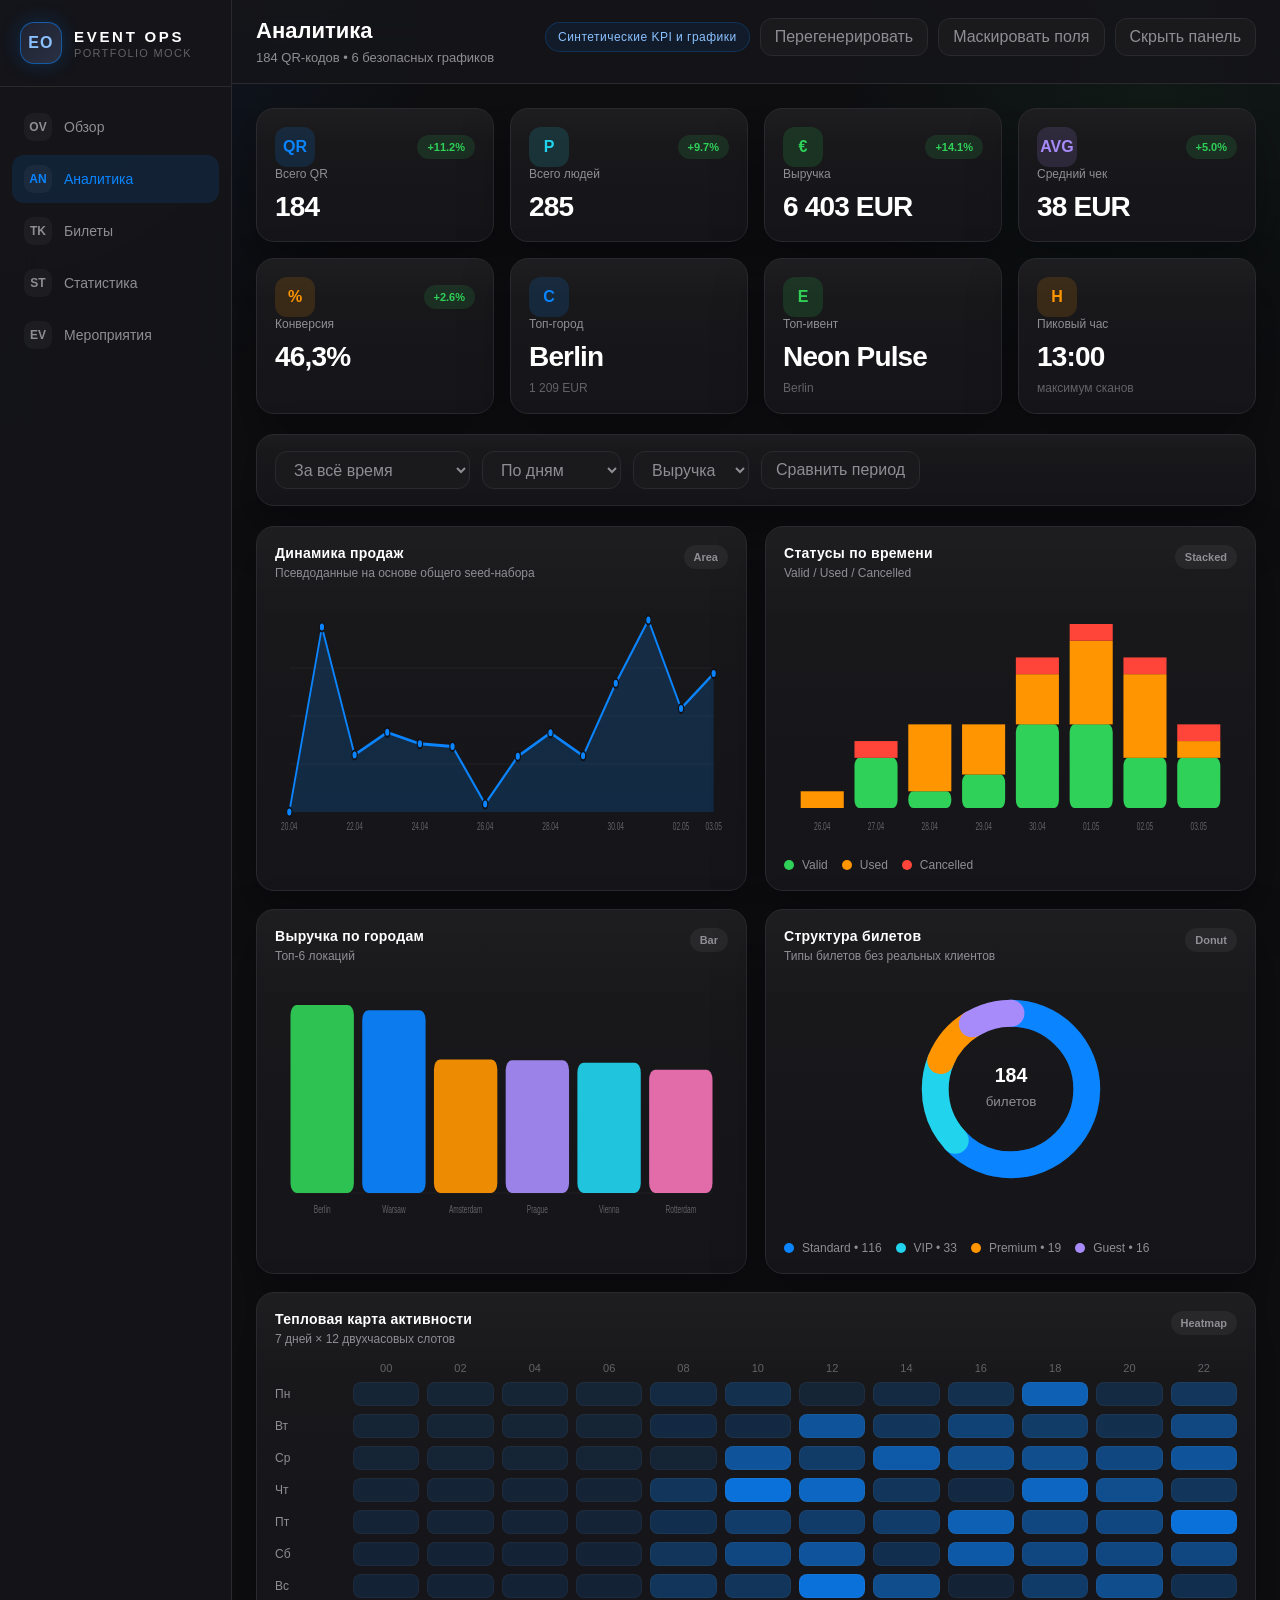
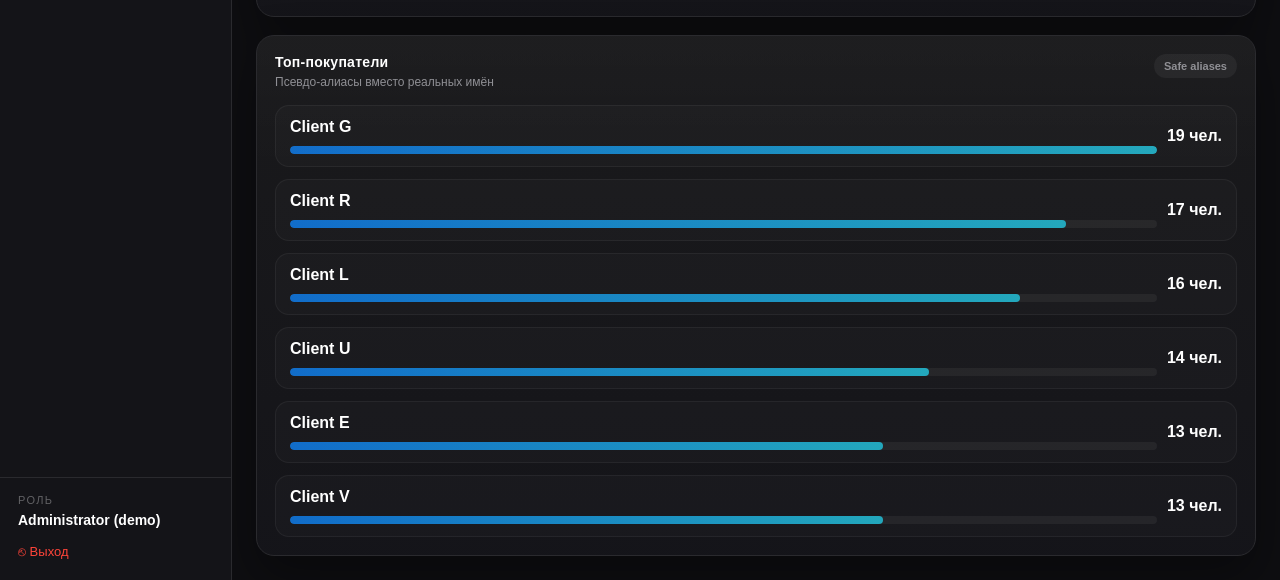
==== analytics.html @ ee18e4c7 "portfolio" ====
<!doctype html>
<html lang="ru">
<head>
  <meta charset="utf-8">
  <meta name="viewport" content="width=device-width, initial-scale=1">
  <meta name="robots" content="noindex,nofollow">
  <title>Portfolio Mock • Analytics</title>
  <link rel="stylesheet" href="./mock.css">
</head>
<body data-page="analytics">
  <div class="app-shell">
    <aside class="sidebar">
      <div class="sidebar-brand">
        <div class="brand-mark">EO</div>
        <div class="brand-copy">
          <div class="brand-title">EVENT OPS</div>
          <div class="brand-subtitle">Portfolio Mock</div>
        </div>
      </div>
      <nav class="nav-list">
        <a class="nav-item" href="./overview.html"><span class="nav-icon">OV</span>Обзор</a>
        <a class="nav-item active" href="./analytics.html"><span class="nav-icon">AN</span>Аналитика</a>
        <a class="nav-item" href="./tickets.html"><span class="nav-icon">TK</span>Билеты</a>
        <a class="nav-item" href="./analytics.html"><span class="nav-icon">ST</span>Статистика</a>
        <a class="nav-item" href="./tickets.html"><span class="nav-icon">EV</span>Мероприятия</a>
      </nav>
      <div class="sidebar-footer">
        <p class="role-label">Роль</p>
        <p class="role-value">Administrator (demo)</p>
        <span class="logout-link">⎋ Выход</span>
      </div>
    </aside>

    <div class="main-shell">
      <div class="mobile-bar">
        <div class="brand-mark">EO</div>
        <div class="brand-copy">
          <div class="brand-title">EVENT OPS</div>
          <div class="brand-subtitle">Mobile Mock</div>
        </div>
      </div>

      <header class="page-header">
        <div>
          <h1 class="page-title">Аналитика</h1>
          <p class="page-subtitle" id="page-subtitle"></p>
        </div>
        <div class="header-actions">
          <div class="helper-bar">
            <span class="helper-badge">Синтетические KPI и графики</span>
            <button class="action-button" id="reroll-data">Перегенерировать</button>
            <button class="action-button" id="toggle-mask">Маскировать поля</button>
            <button class="action-button" id="toggle-tools">Скрыть панель</button>
          </div>
        </div>
      </header>

      <main class="page-scroll">
        <div class="stack">
          <section class="kpi-grid eight" id="analytics-kpis"></section>

          <section class="card filter-strip">
            <select class="action-select" aria-label="Период">
              <option>За всё время</option>
              <option>Последние 30 дней</option>
              <option>Последние 14 дней</option>
            </select>
            <select class="action-select" aria-label="Группировка">
              <option>По дням</option>
              <option>По неделям</option>
              <option>По городам</option>
            </select>
            <select class="action-select" aria-label="Показатель">
              <option>Выручка</option>
              <option>QR-коды</option>
              <option>Люди</option>
            </select>
            <button class="action-button">Сравнить период</button>
          </section>

          <section class="chart-grid">
            <article class="chart-card">
              <div class="chart-head">
                <div>
                  <h3 class="chart-title">Динамика продаж</h3>
                  <p class="chart-subtitle">Псевдоданные на основе общего seed-набора</p>
                </div>
                <span class="mini-pill">Area</span>
              </div>
              <div class="chart-body" id="timeline-chart-body"></div>
            </article>

            <article class="chart-card">
              <div class="chart-head">
                <div>
                  <h3 class="chart-title">Статусы по времени</h3>
                  <p class="chart-subtitle">Valid / Used / Cancelled</p>
                </div>
                <span class="mini-pill">Stacked</span>
              </div>
              <div class="chart-body" id="status-chart-body"></div>
              <div class="chart-legend">
                <span class="legend-item"><span class="legend-dot" style="background:#30D158"></span>Valid</span>
                <span class="legend-item"><span class="legend-dot" style="background:#FF9500"></span>Used</span>
                <span class="legend-item"><span class="legend-dot" style="background:#FF453A"></span>Cancelled</span>
              </div>
            </article>

            <article class="chart-card">
              <div class="chart-head">
                <div>
                  <h3 class="chart-title">Выручка по городам</h3>
                  <p class="chart-subtitle">Топ-6 локаций</p>
                </div>
                <span class="mini-pill">Bar</span>
              </div>
              <div class="chart-body" id="cities-chart-body"></div>
            </article>

            <article class="chart-card">
              <div class="chart-head">
                <div>
                  <h3 class="chart-title">Структура билетов</h3>
                  <p class="chart-subtitle">Типы билетов без реальных клиентов</p>
                </div>
                <span class="mini-pill">Donut</span>
              </div>
              <div class="chart-body" id="donut-chart-body"></div>
              <div class="chart-legend" id="donut-legend"></div>
            </article>

            <article class="chart-card wide">
              <div class="chart-head">
                <div>
                  <h3 class="chart-title">Тепловая карта активности</h3>
                  <p class="chart-subtitle">7 дней × 12 двухчасовых слотов</p>
                </div>
                <span class="mini-pill">Heatmap</span>
              </div>
              <div class="heatmap" id="heatmap-body"></div>
            </article>

            <article class="chart-card wide">
              <div class="chart-head">
                <div>
                  <h3 class="chart-title">Топ-покупатели</h3>
                  <p class="chart-subtitle">Псевдо-алиасы вместо реальных имён</p>
                </div>
                <span class="mini-pill">Safe aliases</span>
              </div>
              <div class="buyers-list" id="buyers-list"></div>
            </article>
          </section>
        </div>
      </main>
    </div>
  </div>
  <script src="./mock.js"></script>
</body>
</html>
---- mock.css ----
:root {
  --bg-primary: #0e0e11;
  --bg-secondary: #15151a;
  --bg-tertiary: #1a1a1c;
  --bg-hover: #1f1f23;
  --border: #2a2a2e;
  --border-light: #38383a;
  --text-primary: #ffffff;
  --text-secondary: #8e8e93;
  --text-muted: #636366;
  --accent-blue: #0a84ff;
  --accent-green: #30d158;
  --accent-orange: #ff9500;
  --accent-red: #ff453a;
  --accent-purple: #a78bfa;
  --accent-cyan: #22d3ee;
  --shadow: 0 22px 50px rgba(0, 0, 0, 0.35);
}

* {
  box-sizing: border-box;
}

html,
body {
  margin: 0;
  min-height: 100%;
  background: var(--bg-primary);
  color: var(--text-primary);
  font-family: -apple-system, BlinkMacSystemFont, "Segoe UI", Roboto, sans-serif;
}

body {
  position: relative;
  overflow-x: hidden;
}

body::before {
  content: "";
  position: fixed;
  inset: 0;
  pointer-events: none;
  background:
    radial-gradient(circle at top left, rgba(10, 132, 255, 0.09), transparent 28%),
    radial-gradient(circle at 90% 10%, rgba(34, 197, 94, 0.06), transparent 22%),
    linear-gradient(180deg, rgba(255, 255, 255, 0.01), transparent 24%);
}

a {
  color: inherit;
  text-decoration: none;
}

button,
select {
  font: inherit;
}

button {
  cursor: pointer;
}

.app-shell {
  position: relative;
  display: flex;
  min-height: 100vh;
}

.sidebar {
  position: sticky;
  top: 0;
  display: flex;
  width: 232px;
  min-height: 100vh;
  flex-direction: column;
  border-right: 1px solid var(--border);
  background: rgba(21, 21, 26, 0.92);
  backdrop-filter: blur(18px);
}

.sidebar-brand {
  display: flex;
  align-items: center;
  gap: 12px;
  padding: 22px 20px;
  border-bottom: 1px solid var(--border);
}

.brand-mark {
  display: grid;
  height: 42px;
  width: 42px;
  place-items: center;
  border-radius: 14px;
  border: 1.5px solid rgba(10, 132, 255, 0.55);
  background: linear-gradient(135deg, #1f2230, #2a3144);
  box-shadow: 0 0 20px rgba(10, 132, 255, 0.22);
  color: #8bc1ff;
  font-weight: 800;
  letter-spacing: 0.08em;
}

.brand-copy {
  display: flex;
  flex-direction: column;
  gap: 2px;
}

.brand-title {
  font-size: 15px;
  font-weight: 800;
  letter-spacing: 0.18em;
}

.brand-subtitle {
  color: var(--text-muted);
  font-size: 11px;
  text-transform: uppercase;
  letter-spacing: 0.12em;
}

.nav-list {
  display: flex;
  flex: 1;
  flex-direction: column;
  gap: 4px;
  padding: 16px 12px;
}

.nav-item {
  display: flex;
  align-items: center;
  gap: 12px;
  padding: 10px 12px;
  border-radius: 12px;
  color: var(--text-secondary);
  font-size: 14px;
  font-weight: 500;
  transition: background-color 0.18s ease, color 0.18s ease, border-color 0.18s ease;
}

.nav-item:hover {
  background: var(--bg-hover);
  color: var(--text-primary);
}

.nav-item.active {
  background: rgba(10, 132, 255, 0.12);
  color: var(--accent-blue);
}

.nav-icon {
  display: grid;
  height: 28px;
  width: 28px;
  place-items: center;
  border-radius: 9px;
  background: rgba(255, 255, 255, 0.04);
  font-size: 12px;
  font-weight: 700;
}

.sidebar-footer {
  padding: 16px 18px 20px;
  border-top: 1px solid var(--border);
}

.role-label {
  margin: 0 0 6px;
  color: var(--text-muted);
  font-size: 11px;
  letter-spacing: 0.12em;
  text-transform: uppercase;
}

.role-value {
  margin: 0 0 14px;
  color: var(--text-primary);
  font-size: 14px;
  font-weight: 600;
}

.logout-link {
  display: inline-flex;
  align-items: center;
  gap: 8px;
  color: var(--accent-red);
  font-size: 13px;
}

.main-shell {
  display: flex;
  min-width: 0;
  flex: 1;
  flex-direction: column;
}

.mobile-bar {
  display: none;
}

.page-header {
  display: flex;
  align-items: flex-start;
  justify-content: space-between;
  gap: 20px;
  padding: 18px 24px;
  border-bottom: 1px solid var(--border);
  background: rgba(21, 21, 26, 0.88);
  backdrop-filter: blur(14px);
}

.page-title {
  margin: 0;
  font-size: 22px;
  font-weight: 700;
}

.page-subtitle {
  margin: 6px 0 0;
  color: var(--text-secondary);
  font-size: 13px;
}

.header-actions {
  display: flex;
  align-items: center;
  gap: 12px;
}

.action-button,
.action-select {
  display: inline-flex;
  align-items: center;
  gap: 8px;
  min-height: 38px;
  padding: 0 14px;
  border: 1px solid var(--border);
  border-radius: 12px;
  background: var(--bg-tertiary);
  color: var(--text-secondary);
  transition: border-color 0.18s ease, color 0.18s ease, background-color 0.18s ease;
}

.action-button:hover,
.action-select:hover {
  border-color: var(--border-light);
  color: var(--text-primary);
}

.helper-bar {
  display: flex;
  align-items: center;
  gap: 10px;
  flex-wrap: wrap;
}

.helper-badge {
  padding: 7px 12px;
  border-radius: 999px;
  border: 1px solid rgba(10, 132, 255, 0.22);
  background: rgba(10, 132, 255, 0.08);
  color: #8bc1ff;
  font-size: 12px;
  letter-spacing: 0.04em;
}

.page-scroll {
  flex: 1;
  overflow: auto;
  padding: 24px;
}

.stack {
  display: grid;
  gap: 20px;
}

.kpi-grid {
  display: grid;
  gap: 16px;
}

.kpi-grid.five {
  grid-template-columns: repeat(5, minmax(0, 1fr));
}

.kpi-grid.four {
  grid-template-columns: repeat(4, minmax(0, 1fr));
}

.kpi-grid.eight {
  grid-template-columns: repeat(4, minmax(0, 1fr));
}

.kpi-card,
.card,
.chart-card,
.panel {
  position: relative;
  overflow: hidden;
  border: 1px solid var(--border);
  border-radius: 18px;
  background: linear-gradient(180deg, rgba(26, 26, 28, 0.98), rgba(21, 21, 26, 0.98));
  box-shadow: var(--shadow);
}

.kpi-card::after,
.chart-card::after,
.panel::after,
.card::after {
  content: "";
  position: absolute;
  inset: 0;
  pointer-events: none;
  background: linear-gradient(180deg, rgba(255, 255, 255, 0.02), transparent 26%);
}

.kpi-card {
  padding: 18px;
}

.kpi-head {
  display: flex;
  align-items: center;
  justify-content: space-between;
  gap: 12px;
}

.kpi-icon {
  display: grid;
  height: 40px;
  width: 40px;
  place-items: center;
  border-radius: 12px;
  font-size: 16px;
  font-weight: 700;
}

.kpi-label {
  margin: 0 0 10px;
  color: var(--text-secondary);
  font-size: 12px;
}

.kpi-value {
  margin: 0;
  font-size: 28px;
  font-weight: 700;
  letter-spacing: -0.03em;
}

.kpi-subvalue {
  margin: 8px 0 0;
  color: var(--text-muted);
  font-size: 12px;
}

.delta-pill,
.status-pill,
.mini-pill {
  display: inline-flex;
  align-items: center;
  gap: 6px;
  padding: 6px 10px;
  border-radius: 999px;
  font-size: 11px;
  font-weight: 600;
}

.delta-pill {
  background: rgba(48, 209, 88, 0.12);
  color: var(--accent-green);
}

.mini-pill {
  background: rgba(255, 255, 255, 0.05);
  color: var(--text-secondary);
}

.panel-grid {
  display: grid;
  gap: 18px;
  grid-template-columns: repeat(4, minmax(0, 1fr));
}

.panel {
  padding: 18px;
}

.panel-title,
.section-title,
.chart-title {
  margin: 0;
  font-size: 14px;
  font-weight: 700;
  letter-spacing: 0.02em;
}

.section-title,
.chart-title {
  color: var(--text-primary);
}

.panel-subtitle,
.section-subtitle,
.chart-subtitle {
  margin: 5px 0 0;
  color: var(--text-secondary);
  font-size: 12px;
}

.panel-list,
.summary-list {
  display: grid;
  gap: 12px;
  margin-top: 16px;
}

.summary-row {
  display: flex;
  align-items: center;
  justify-content: space-between;
  gap: 12px;
}

.summary-row span:first-child {
  color: var(--text-secondary);
  font-size: 13px;
}

.summary-row strong {
  font-size: 14px;
}

.two-column {
  display: grid;
  gap: 18px;
  grid-template-columns: 1.15fr 1.35fr;
}

.split-layout {
  display: grid;
  gap: 18px;
  grid-template-columns: minmax(0, 1.55fr) minmax(320px, 0.95fr);
}

.card {
  padding: 18px;
}

.section-head,
.chart-head {
  display: flex;
  align-items: flex-start;
  justify-content: space-between;
  gap: 16px;
  margin-bottom: 16px;
}

.country-list,
.buyers-list {
  display: grid;
  gap: 12px;
}

.country-row,
.buyer-row {
  display: grid;
  gap: 10px;
  align-items: center;
}

.country-row {
  grid-template-columns: auto 1fr auto;
}

.buyer-row {
  grid-template-columns: minmax(0, 1fr) auto;
  padding: 12px 14px;
  border: 1px solid rgba(255, 255, 255, 0.05);
  border-radius: 14px;
  background: rgba(255, 255, 255, 0.02);
}

.flag-badge {
  display: inline-flex;
  align-items: center;
  justify-content: center;
  width: 36px;
  height: 36px;
  border-radius: 12px;
  background: rgba(255, 255, 255, 0.04);
  font-size: 15px;
}

.bar-track {
  height: 8px;
  overflow: hidden;
  border-radius: 999px;
  background: rgba(255, 255, 255, 0.05);
}

.bar-fill {
  height: 100%;
  border-radius: inherit;
  background: linear-gradient(90deg, rgba(10, 132, 255, 0.75), rgba(34, 211, 238, 0.75));
}

.table-shell {
  overflow: hidden;
  border: 1px solid rgba(255, 255, 255, 0.04);
  border-radius: 16px;
}

.table {
  width: 100%;
  border-collapse: collapse;
}

.table th,
.table td {
  padding: 14px 16px;
  border-bottom: 1px solid rgba(255, 255, 255, 0.04);
  text-align: left;
}

.table th {
  background: rgba(255, 255, 255, 0.025);
  color: var(--text-secondary);
  font-size: 12px;
  font-weight: 600;
  letter-spacing: 0.04em;
  text-transform: uppercase;
}

.table td {
  font-size: 13px;
}

.table tr:last-child td {
  border-bottom: 0;
}

.table tbody tr {
  transition: background-color 0.18s ease;
}

.table tbody tr:hover,
.table tbody tr.is-selected {
  background: rgba(255, 255, 255, 0.03);
}

.muted {
  color: var(--text-secondary);
}

.micro {
  color: var(--text-muted);
  font-size: 12px;
}

.status-pill.valid {
  background: rgba(48, 209, 88, 0.12);
  color: var(--accent-green);
}

.status-pill.used {
  background: rgba(255, 149, 0, 0.12);
  color: var(--accent-orange);
}

.status-pill.cancelled {
  background: rgba(255, 69, 58, 0.12);
  color: var(--accent-red);
}

.chart-grid {
  display: grid;
  gap: 18px;
  grid-template-columns: repeat(2, minmax(0, 1fr));
}

.chart-card {
  padding: 18px;
}

.chart-card.wide {
  grid-column: span 2;
}

.chart-body {
  min-height: 248px;
}

.svg-chart {
  width: 100%;
  height: 240px;
  display: block;
}

.axis-label {
  fill: var(--text-muted);
  font-size: 11px;
}

.chart-legend {
  display: flex;
  flex-wrap: wrap;
  gap: 10px 14px;
  margin-top: 14px;
}

.legend-item {
  display: inline-flex;
  align-items: center;
  gap: 8px;
  color: var(--text-secondary);
  font-size: 12px;
}

.legend-dot {
  width: 10px;
  height: 10px;
  border-radius: 999px;
}

.filter-strip {
  display: flex;
  flex-wrap: wrap;
  gap: 12px;
  align-items: center;
  padding: 16px 18px;
}

.heatmap {
  display: grid;
  gap: 8px;
}

.heatmap-header,
.heatmap-row {
  display: grid;
  grid-template-columns: 70px repeat(12, minmax(0, 1fr));
  gap: 8px;
}

.heatmap-axis {
  color: var(--text-muted);
  font-size: 11px;
  display: flex;
  align-items: center;
  justify-content: center;
}

.heatmap-label {
  color: var(--text-secondary);
  font-size: 12px;
  display: flex;
  align-items: center;
}

.heat-cell {
  height: 24px;
  border-radius: 8px;
  border: 1px solid rgba(255, 255, 255, 0.04);
}

.ticket-stats {
  display: grid;
  gap: 14px;
  grid-template-columns: repeat(4, minmax(0, 1fr));
}

.ticket-detail {
  display: grid;
  gap: 18px;
}

.preview-card {
  padding: 18px;
  border: 1px solid rgba(255, 255, 255, 0.05);
  border-radius: 18px;
  background: rgba(255, 255, 255, 0.02);
}

.detail-grid {
  display: grid;
  gap: 12px;
}

.detail-row {
  display: flex;
  flex-direction: column;
  gap: 5px;
}

.detail-row span:first-child {
  color: var(--text-muted);
  font-size: 11px;
  letter-spacing: 0.06em;
  text-transform: uppercase;
}

.qr-frame {
  display: grid;
  place-items: center;
  padding: 18px;
  border-radius: 18px;
  background: linear-gradient(180deg, rgba(255, 255, 255, 0.025), rgba(255, 255, 255, 0.01));
  border: 1px solid rgba(255, 255, 255, 0.05);
}

.qr-svg {
  width: 100%;
  max-width: 264px;
  aspect-ratio: 1;
  display: block;
}

.ticket-title {
  margin: 0;
  font-size: 18px;
  font-weight: 700;
}

.ticket-caption {
  margin: 4px 0 0;
  color: var(--text-secondary);
  font-size: 13px;
}

.soft-divider {
  height: 1px;
  margin: 2px 0;
  background: rgba(255, 255, 255, 0.06);
}

.mask-sensitive [data-mask="sensitive"] {
  filter: blur(8px);
  transition: filter 0.18s ease;
}

.tools-hidden .helper-bar {
  display: none;
}

@media (max-width: 1260px) {
  .kpi-grid.five,
  .panel-grid,
  .ticket-stats {
    grid-template-columns: repeat(2, minmax(0, 1fr));
  }

  .two-column,
  .split-layout,
  .chart-grid {
    grid-template-columns: 1fr;
  }

  .chart-card.wide {
    grid-column: span 1;
  }
}

@media (max-width: 900px) {
  .sidebar {
    display: none;
  }

  .mobile-bar {
    display: flex;
    align-items: center;
    gap: 12px;
    padding: 14px 18px;
    border-bottom: 1px solid var(--border);
    background: rgba(21, 21, 26, 0.9);
  }

  .page-header,
  .page-scroll {
    padding-left: 18px;
    padding-right: 18px;
  }
}

@media (max-width: 720px) {
  .page-header {
    flex-direction: column;
  }

  .header-actions,
  .helper-bar {
    width: 100%;
  }

  .helper-bar > * {
    flex: 1 1 auto;
    justify-content: center;
  }

  .kpi-grid.four,
  .kpi-grid.five,
  .kpi-grid.eight,
  .panel-grid,
  .ticket-stats {
    grid-template-columns: 1fr;
  }

  .heatmap-header,
  .heatmap-row {
    grid-template-columns: 56px repeat(12, minmax(18px, 1fr));
    gap: 6px;
  }

  .table th:nth-child(3),
  .table td:nth-child(3),
  .table th:nth-child(6),
  .table td:nth-child(6) {
    display: none;
  }
}
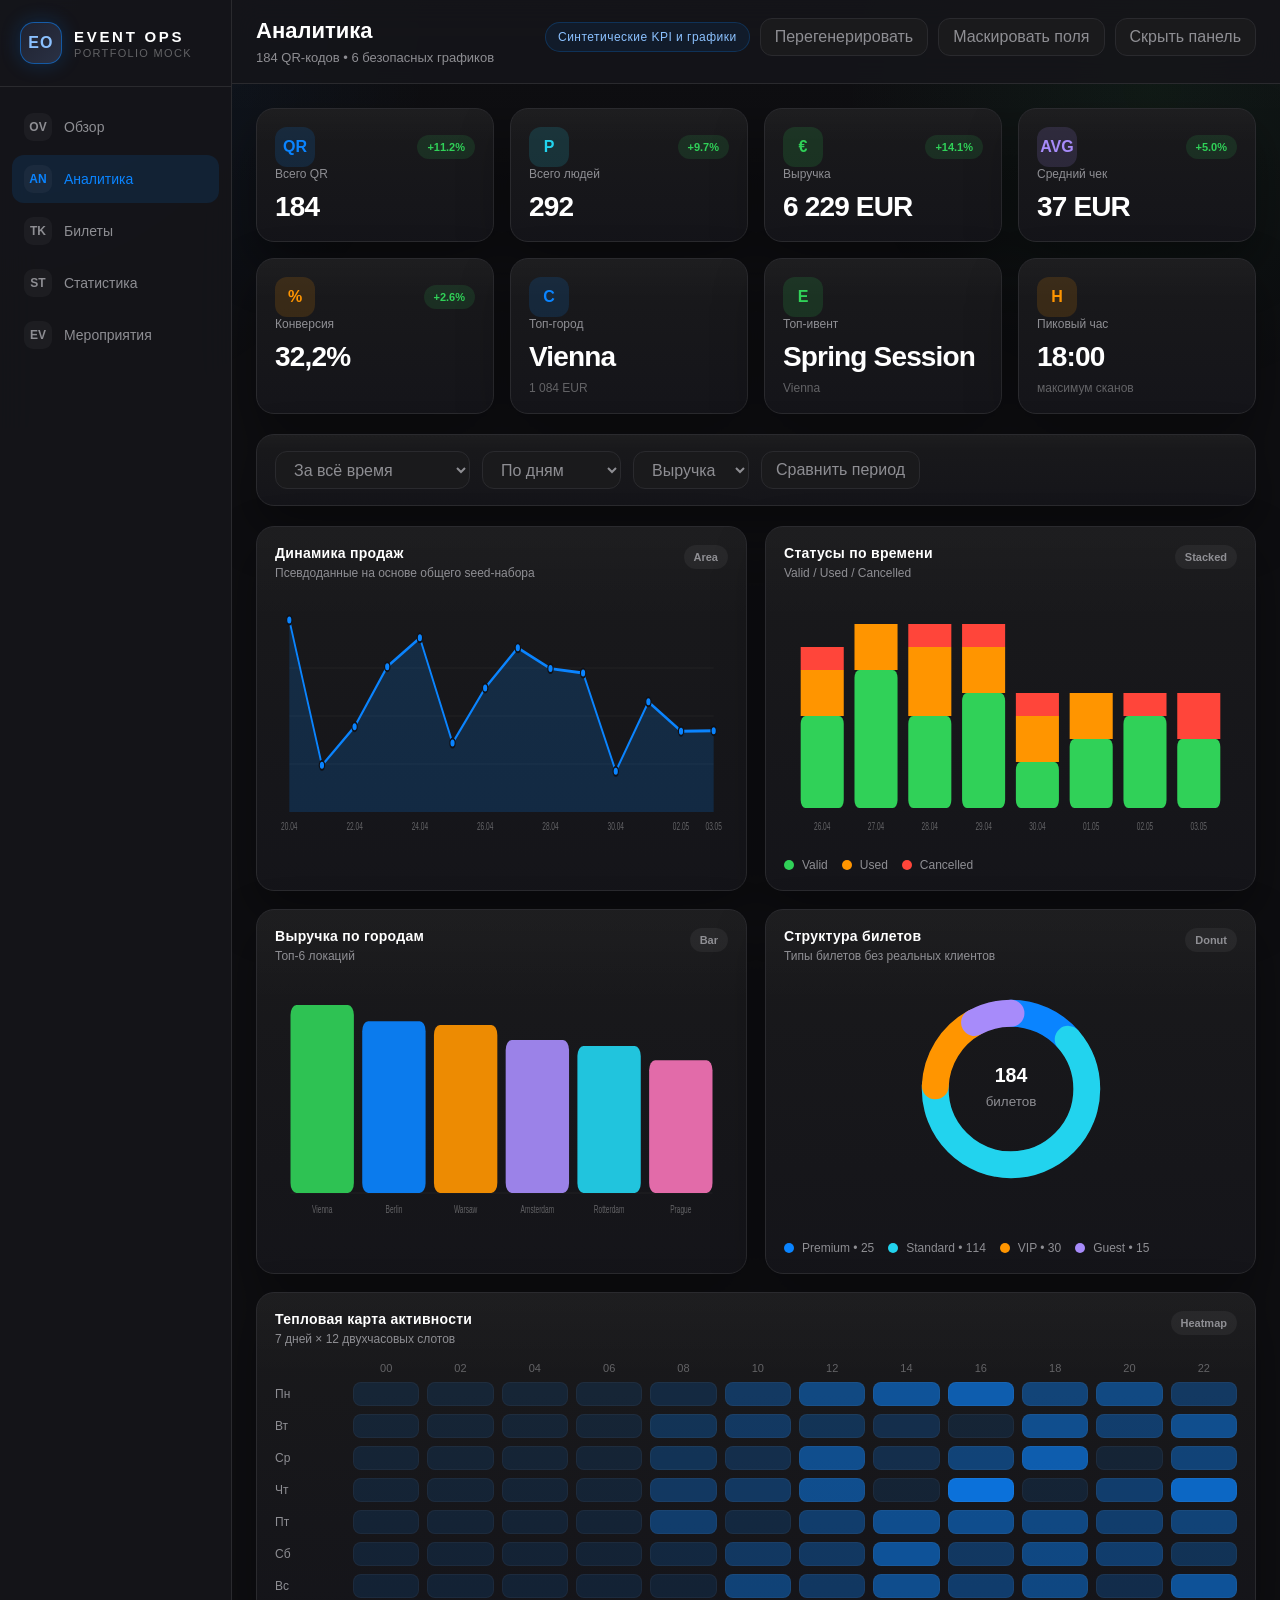
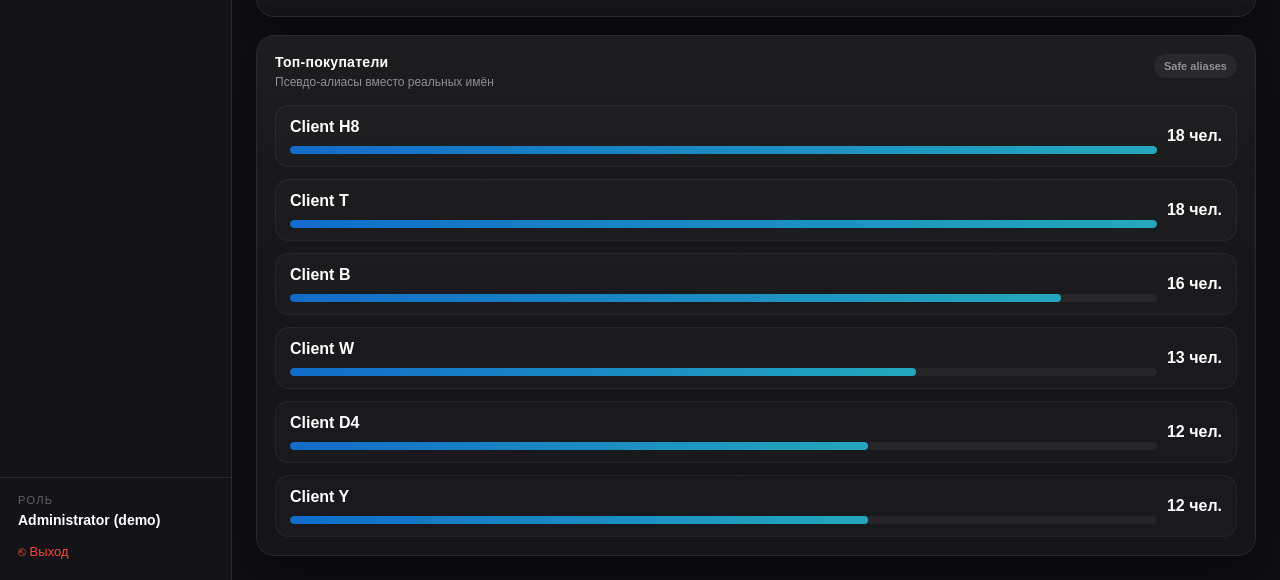
==== commit 4ddb99f3: "fix: replace non-ASCII with HTML/JS/CSS unicode entities to fix encoding in all browsers" ====
--- a/analytics.html
+++ b/analytics.html
@@ -1,4 +1,4 @@
-<!doctype html>
+﻿<!doctype html>
 <html lang="ru">
 <head>
   <meta charset="utf-8">
